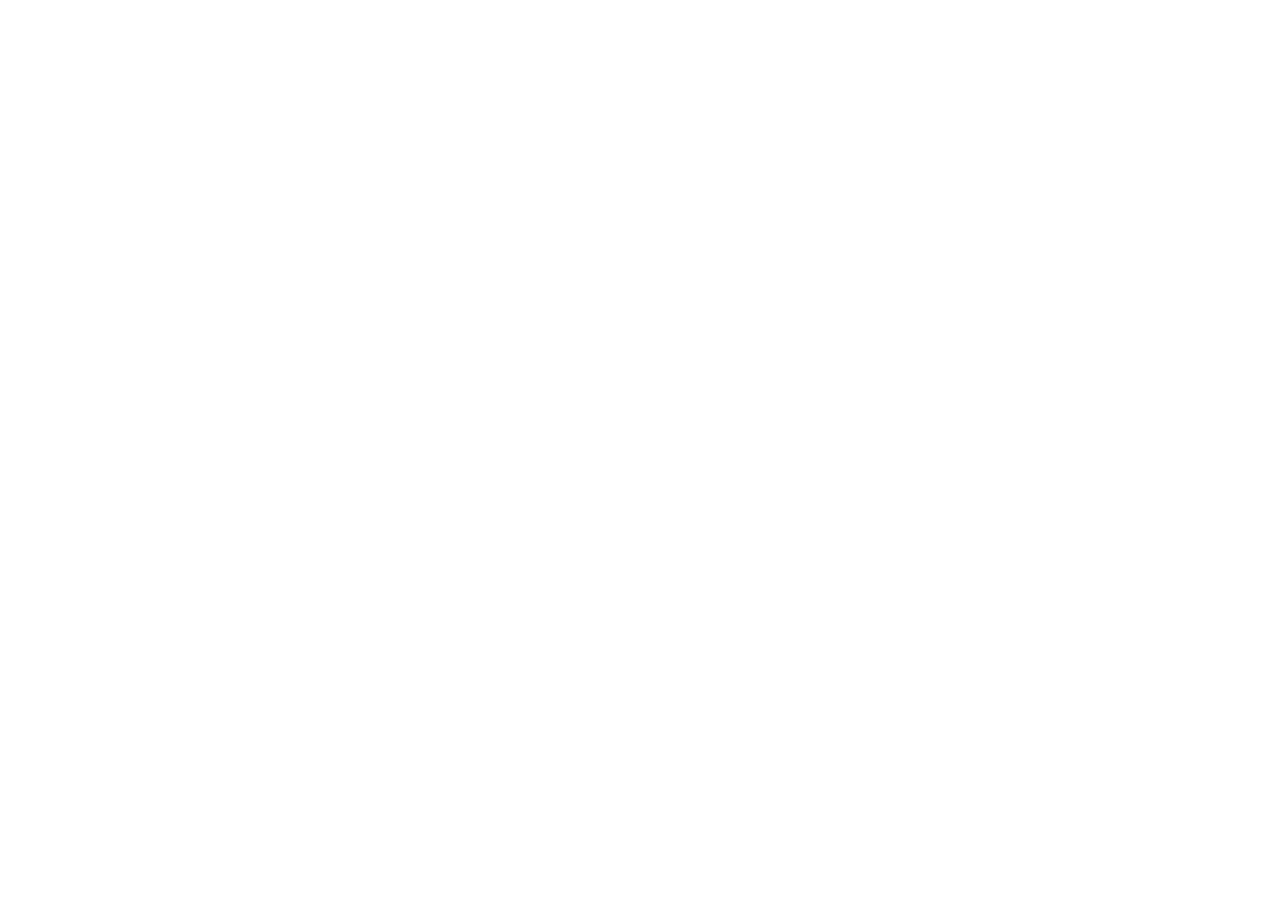
==== index.html @ 2fe67f8d "22/03/26: Creación de archivos principales" ====
<!DOCTYPE html>
<html lang="es">
<head>
    <meta charset="UTF-8">
    <meta name="viewport" content="width=device-width, initial-scale=1.0">
    <link rel="stylesheet" href="css/styles.css">
    <script src="js/main.js"></script>
    <title>Document</title>
</head>
<body>
    
</body>
</html>
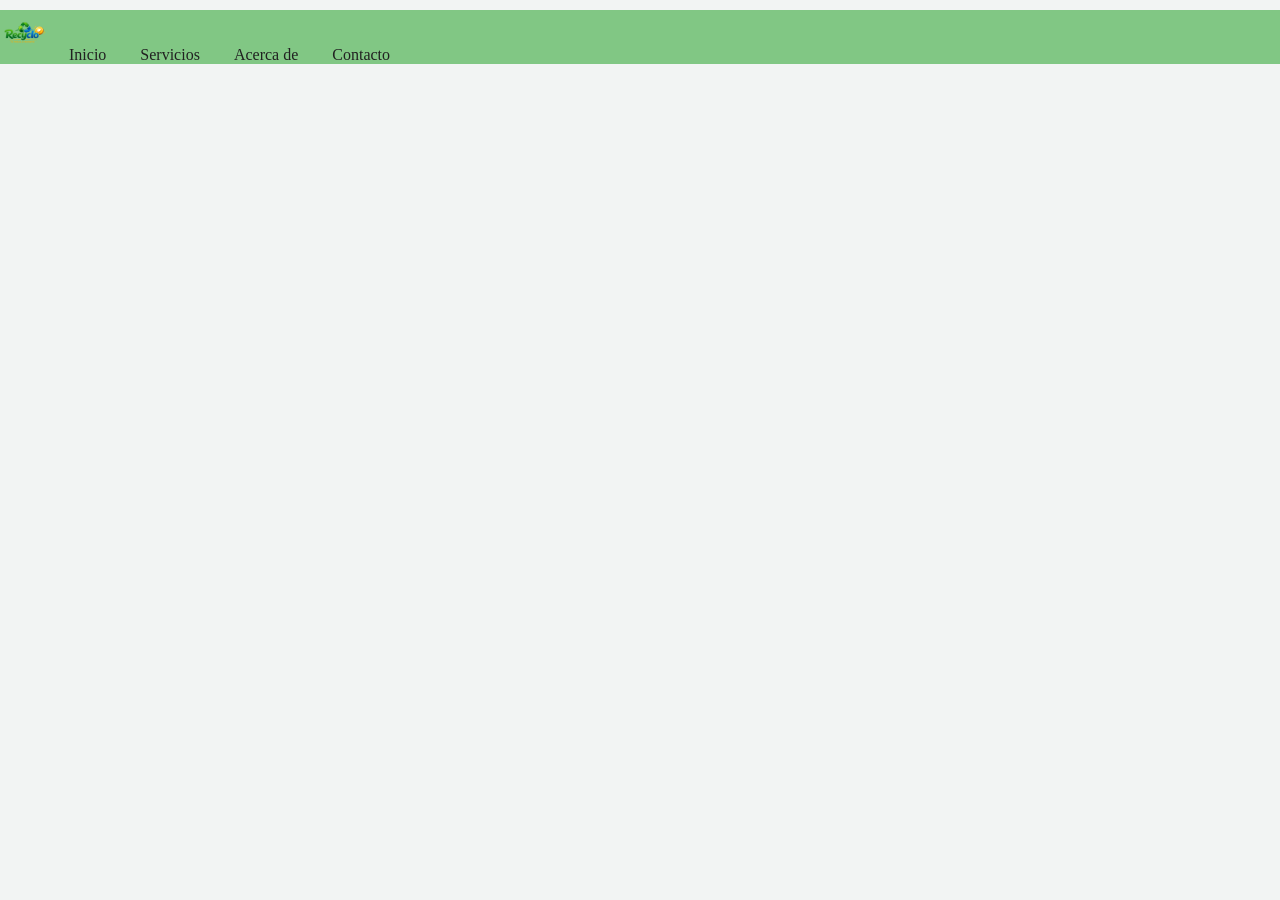
==== commit 42032f09: "29/01/26: Se ha subido el normalize.css. Se han creado tanto el logo como una imagen para el hero se" ====
--- a/index.html
+++ b/index.html
@@ -1,13 +1,34 @@
 <!DOCTYPE html>
 <html lang="es">
+
 <head>
     <meta charset="UTF-8">
     <meta name="viewport" content="width=device-width, initial-scale=1.0">
     <link rel="stylesheet" href="css/styles.css">
+    <link rel="stylesheet" href="css/normalize.css">
+    <link rel="shortcut icon" href="resource/logo.png" type="image/x-icon">
     <script src="js/main.js"></script>
     <title>Document</title>
 </head>
+
 <body>
     
+    <div class="navigation">
+        <nav>
+            <img class="logo" src="resource/logo.png" alt="Logo">
+            <a href="#">Inicio</a>
+            <a href="#">Servicios</a>
+            <a href="#">Acerca de</a>
+            <a href="#">Contacto</a>
+        </nav>
+    </div>
+    <section class="hero">
+        <!-- <img src="resource/hero.png" alt="Hero Image"> -->
+        <p>
+            Lorem ipsum dolor sit amet consectetur adipisicing elit. Iste saepe facere natus voluptate! Autem impedit nisi, debitis adipisci repudiandae eveniet quo, perspiciatis vel dolorem obcaecati soluta delectus sed ducimus velit?
+        </p>
+    </section>
+
 </body>
+
 </html>
--- a/css/styles.css
+++ b/css/styles.css
@@ -0,0 +1,28 @@
+body {
+    background-color: #F2F4F3; 
+    text-color: #212121;
+}
+
+.hero {
+    background-color: #81C784;
+}
+
+.hero img{
+    border-radius: 1%;
+    width: 200px;
+}
+.navigation {
+  position: fixed;
+  top: 10px;      /* Distancia desde arriba */
+  z-index: 1000;
+  background-color: #81C784;
+  width: 100%;
+}
+.navigation img{
+    width: 50px;
+}
+.navigation a{
+    color: #212121;
+    text-decoration: none;
+    margin: 0 15px;
+}
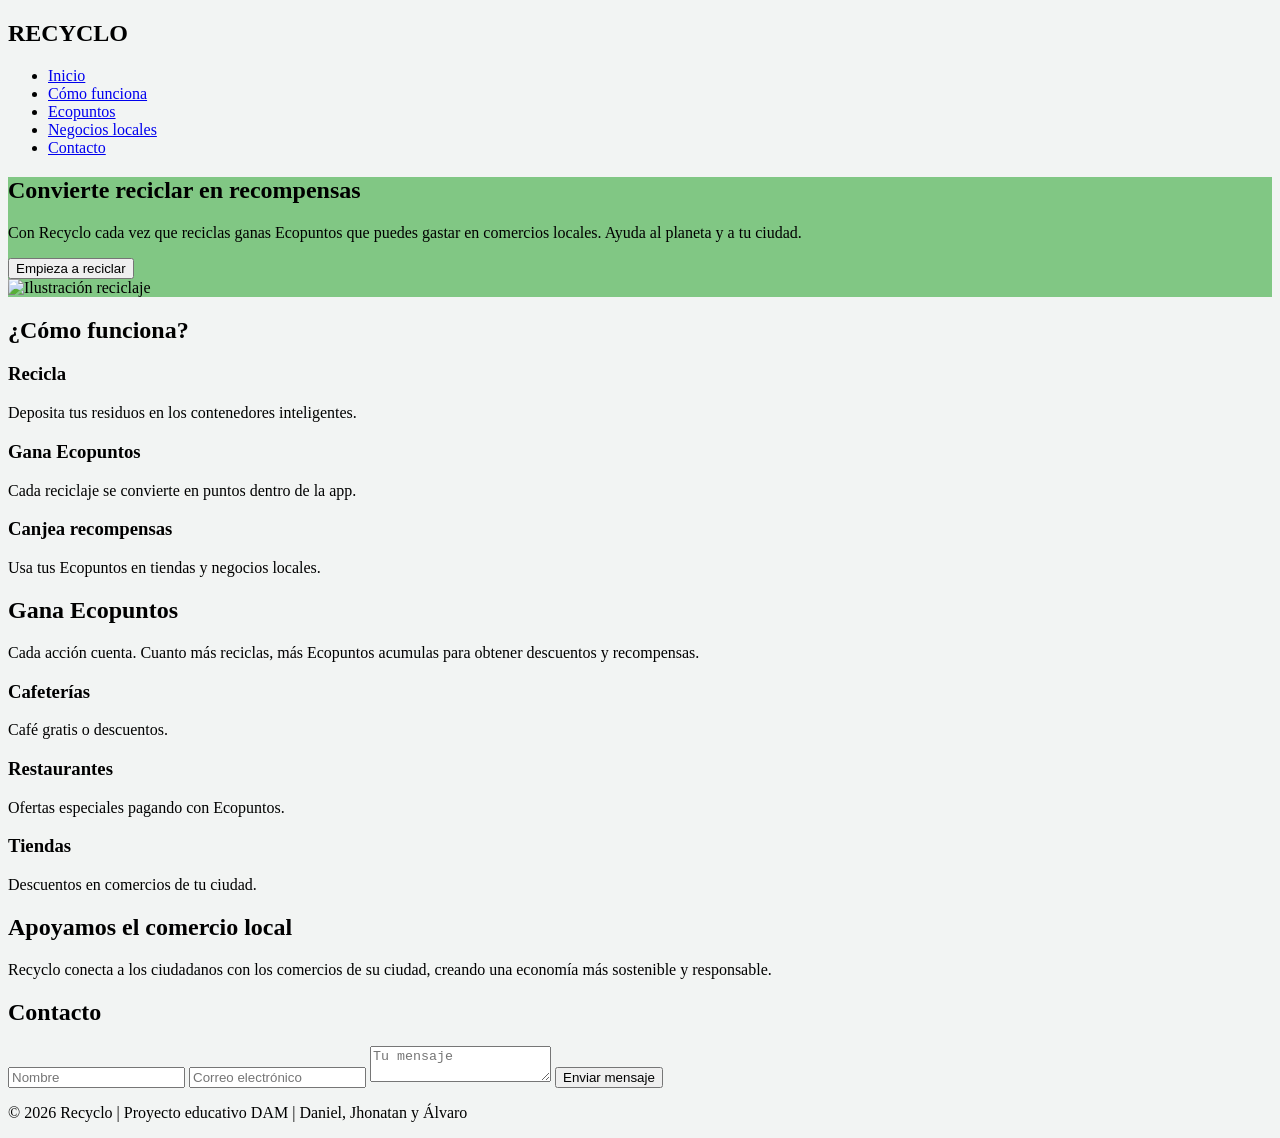
==== commit e40e9aaa: "Version Merge" ====
--- a/index.html
+++ b/index.html
@@ -4,31 +4,169 @@
 <head>
     <meta charset="UTF-8">
     <meta name="viewport" content="width=device-width, initial-scale=1.0">
+    <title>Recyclo | Convierte reciclar en recompensas</title>
+
     <link rel="stylesheet" href="css/styles.css">
-    <link rel="stylesheet" href="css/normalize.css">
-    <link rel="shortcut icon" href="resource/logo.png" type="image/x-icon">
-    <script src="js/main.js"></script>
-    <title>Document</title>
+    <link href="https://fonts.googleapis.com/css2?family=Poppins:wght@300;400;600&family=Montserrat:wght@600;700&display=swap" rel="stylesheet">
 </head>
 
 <body>
-    
-    <div class="navigation">
-        <nav>
-            <img class="logo" src="resource/logo.png" alt="Logo">
-            <a href="#">Inicio</a>
-            <a href="#">Servicios</a>
-            <a href="#">Acerca de</a>
-            <a href="#">Contacto</a>
-        </nav>
+
+
+<header>
+
+    <nav class="navbar">
+
+        <div class="logo">
+            <h1>RECYCLO</h1>
+        </div>
+
+        <ul class="menu">
+            <li><a href="#inicio">Inicio</a></li>
+            <li><a href="#como-funciona">Cómo funciona</a></li>
+            <li><a href="#ecopuntos">Ecopuntos</a></li>
+            <li><a href="#negocios">Negocios locales</a></li>
+            <li><a href="#contacto">Contacto</a></li>
+        </ul>
+
+    </nav>
+
+</header>
+
+
+
+<section id="inicio" class="hero">
+
+    <div class="hero-text">
+
+        <h2>Convierte reciclar en recompensas</h2>
+
+        <p>
+            Con Recyclo cada vez que reciclas ganas Ecopuntos que puedes
+            gastar en comercios locales. Ayuda al planeta y a tu ciudad.
+        </p>
+
+        <button class="btn-principal">
+            Empieza a reciclar
+        </button>
+
     </div>
-    <section class="hero">
-        <!-- <img src="resource/hero.png" alt="Hero Image"> -->
-        <p>
-            Lorem ipsum dolor sit amet consectetur adipisicing elit. Iste saepe facere natus voluptate! Autem impedit nisi, debitis adipisci repudiandae eveniet quo, perspiciatis vel dolorem obcaecati soluta delectus sed ducimus velit?
-        </p>
-    </section>
+
+    <div class="hero-img">
+
+        <img src="img/hero-recyclo.png" alt="Ilustración reciclaje">
+
+    </div>
+
+</section>
+
+
+
+<section id="como-funciona" class="como-funciona">
+
+    <h2>¿Cómo funciona?</h2>
+
+    <div class="pasos">
+
+        <div class="paso">
+            <h3>Recicla</h3>
+            <p>Deposita tus residuos en los contenedores inteligentes.</p>
+        </div>
+
+        <div class="paso">
+            <h3>Gana Ecopuntos</h3>
+            <p>Cada reciclaje se convierte en puntos dentro de la app.</p>
+        </div>
+
+        <div class="paso">
+            <h3>Canjea recompensas</h3>
+            <p>Usa tus Ecopuntos en tiendas y negocios locales.</p>
+        </div>
+
+    </div>
+
+</section>
+
+
+
+
+<section id="ecopuntos" class="ecopuntos">
+
+    <h2>Gana Ecopuntos</h2>
+
+    <p>
+        Cada acción cuenta. Cuanto más reciclas, más Ecopuntos acumulas
+        para obtener descuentos y recompensas.
+    </p>
+
+    <div class="recompensas">
+
+        <div class="recompensa">
+            <h3>Cafeterías</h3>
+            <p>Café gratis o descuentos.</p>
+        </div>
+
+        <div class="recompensa">
+            <h3>Restaurantes</h3>
+            <p>Ofertas especiales pagando con Ecopuntos.</p>
+        </div>
+
+        <div class="recompensa">
+            <h3>Tiendas</h3>
+            <p>Descuentos en comercios de tu ciudad.</p>
+        </div>
+
+    </div>
+
+</section>
+
+
+
+
+<section id="negocios" class="negocios">
+
+    <h2>Apoyamos el comercio local</h2>
+
+    <p>
+        Recyclo conecta a los ciudadanos con los comercios de su ciudad,
+        creando una economía más sostenible y responsable.
+    </p>
+
+</section>
+
+
+
+
+<section id="contacto" class="contacto">
+
+    <h2>Contacto</h2>
+
+    <form>
+
+        <input type="text" placeholder="Nombre" required>
+
+        <input type="email" placeholder="Correo electrónico" required>
+
+        <textarea placeholder="Tu mensaje"></textarea>
+
+        <button type="submit">
+            Enviar mensaje
+        </button>
+
+    </form>
+
+</section>
+
+
+
+
+<footer>
+
+    <p>
+        © 2026 Recyclo | Proyecto educativo DAM | Daniel, Jhonatan y Álvaro
+    </p>
+
+</footer>
 
 </body>
-
 </html>
--- a/css/styles.css
+++ b/css/styles.css
@@ -25,4 +25,65 @@
     color: #212121;
     text-decoration: none;
     margin: 0 15px;
-}+}
+
+
+/* Hecho por Jhonatan solo para probar el diagrama visual */
+.diagrama-ciclo {
+    text-align: center;
+    margin: 60px 0;
+}
+
+.linea-del-tiempo {
+    display: flex;
+    justify-content: space-between;
+    align-items: center;
+    position: relative;
+    margin-top: 40px;
+}
+
+/* Línea central */
+.linea-del-tiempo::before {
+    content: "";
+    position: absolute;
+    top: 50%;
+    left: 0;
+    width: 100%;
+    height: 4px;
+    background-color: #0288D1;
+    z-index: -1;
+}
+
+.fase {
+    background-color: #2E7D32;
+    color: white;
+    padding: 15px;
+    border-radius: 10px;
+    width: 150px;
+    cursor: pointer;
+    transition: 0.3s ease;
+}
+
+.fase span {
+    display: block;
+    font-weight: bold;
+    font-size: 20px;
+    margin-bottom: 5px;
+}
+
+.fase:hover {
+    background-color: #81C784;
+    transform: scale(1.05);
+}
+
+/* Popup */
+.popup {
+    position: absolute;
+    background-color: #FBC02D;
+    padding: 10px;
+    border-radius: 6px;
+    display: none;
+    max-width: 250px;
+    font-size: 14px;
+    z-index: 10;
+}
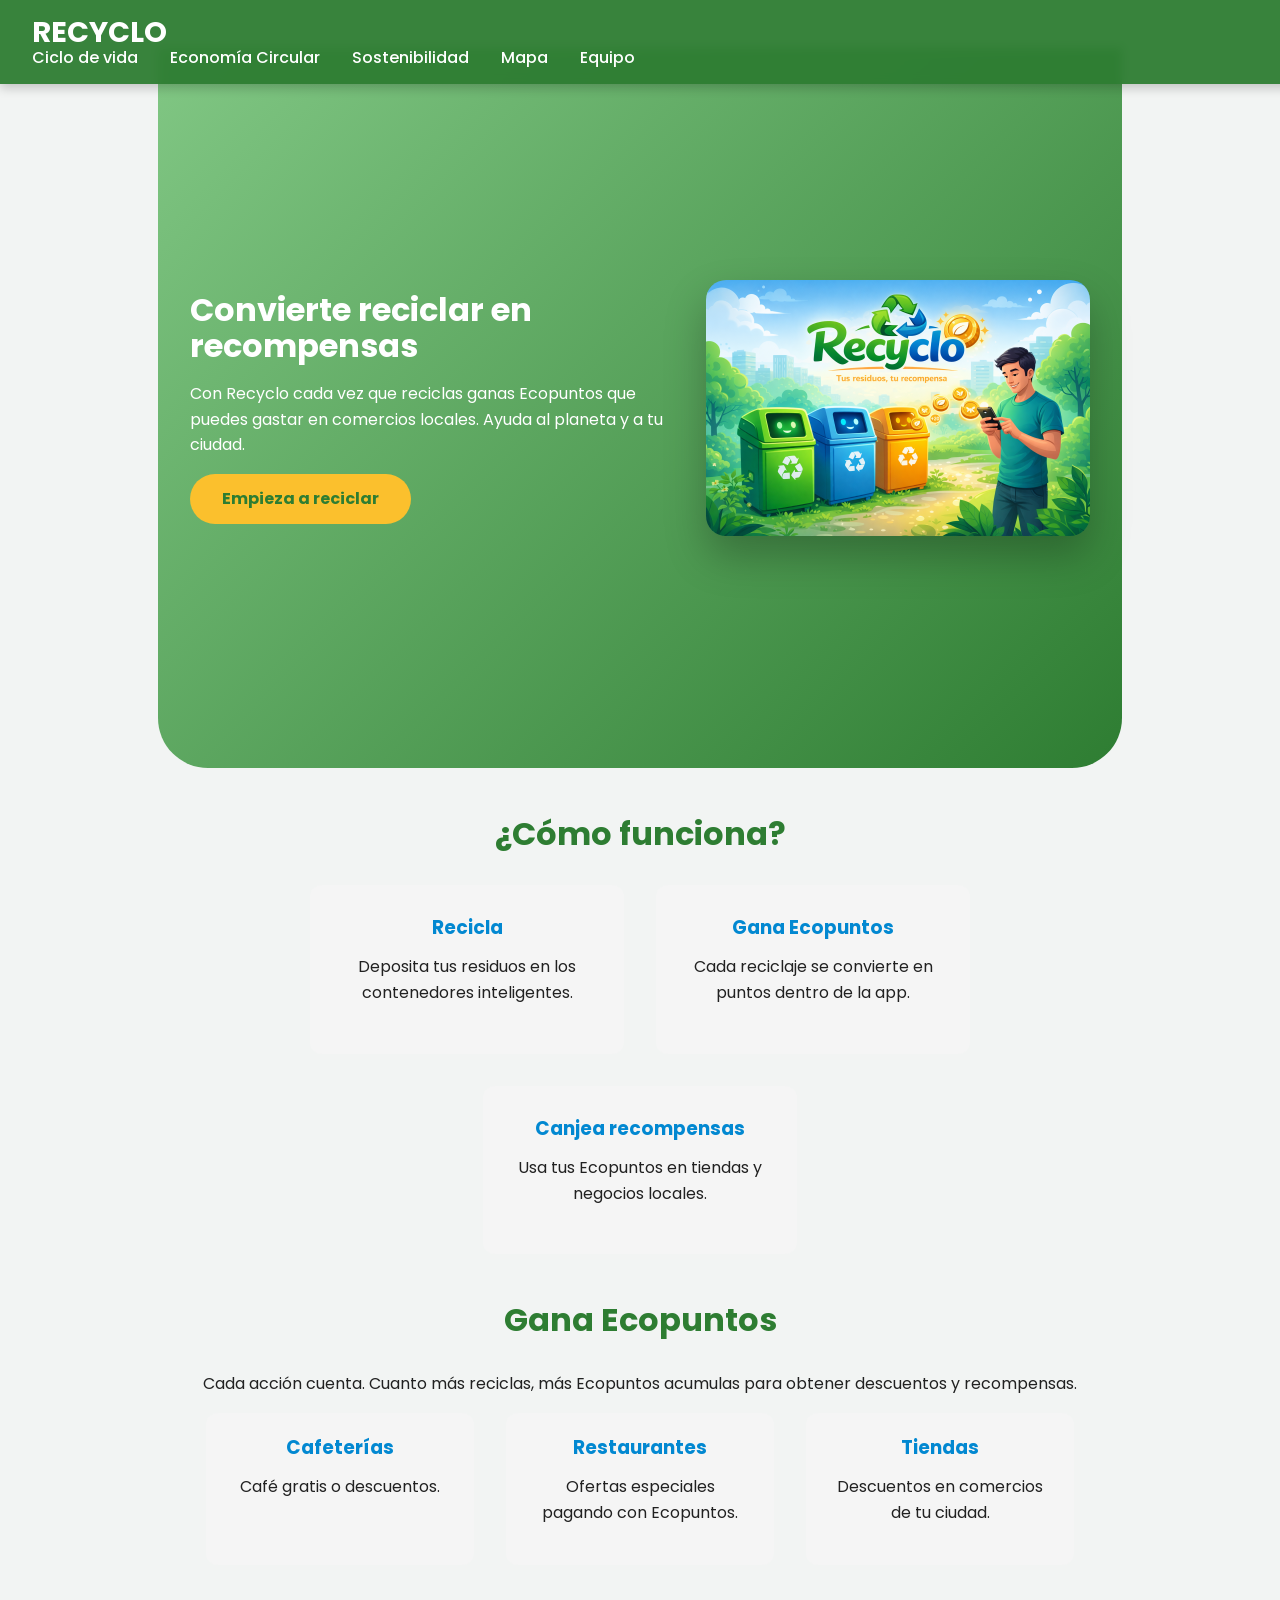
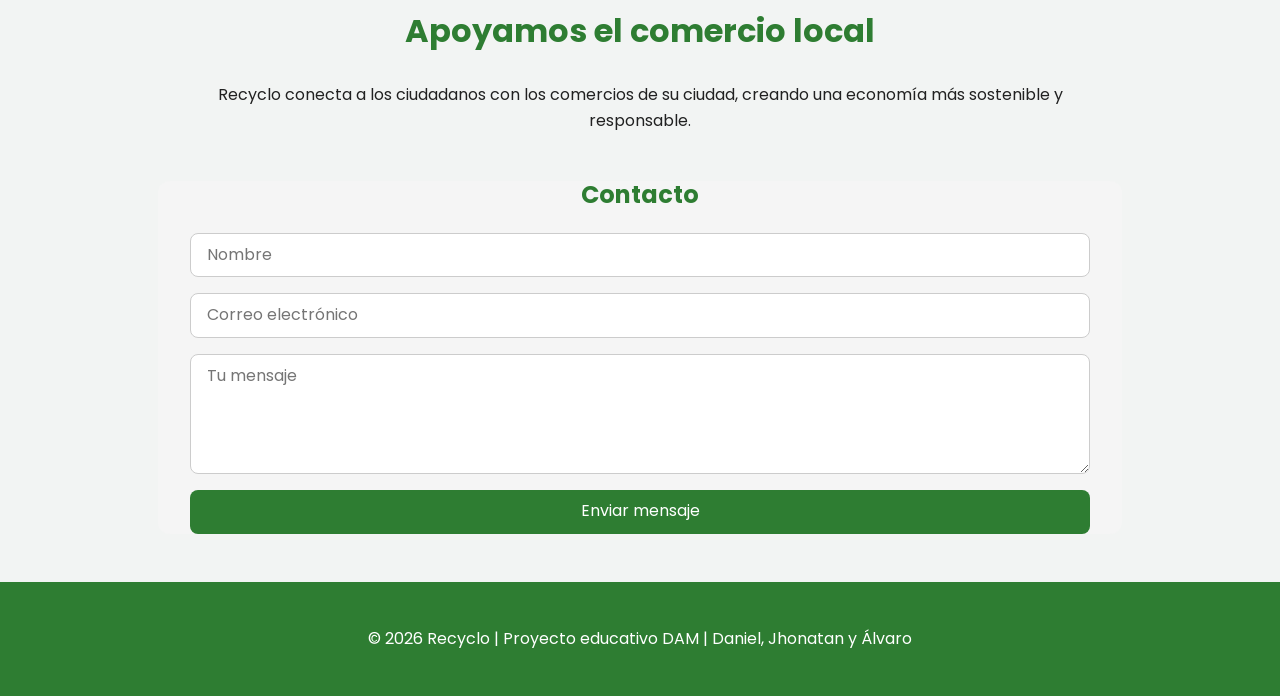
==== commit 3704385b: "Versión final. Github Pages." ====
--- a/index.html
+++ b/index.html
@@ -6,167 +6,111 @@
     <meta name="viewport" content="width=device-width, initial-scale=1.0">
     <title>Recyclo | Convierte reciclar en recompensas</title>
 
-    <link rel="stylesheet" href="css/styles.css">
-    <link href="https://fonts.googleapis.com/css2?family=Poppins:wght@300;400;600&family=Montserrat:wght@600;700&display=swap" rel="stylesheet">
+    <link rel="stylesheet" href="/css/normalize.css">
+    <link rel="stylesheet" href="/css/styles.css">
+    <link
+        href="https://fonts.googleapis.com/css2?family=Poppins:wght@300;400;600&family=Montserrat:wght@600;700&display=swap"
+        rel="stylesheet">
+    <script src="/js/main.js" defer></script>
 </head>
 
 <body>
 
+    <header class="navigation">
+        <nav>
+            <a href="index.html" class="logo">RECYCLO</a>
+            <ul class="nav-links">
+                <li><a href="/pages/ciclo-vida.html" class="active">Ciclo de vida</a></li>
+                <li><a href="/pages/economia-circular.html">Economía Circular</a></li>
+                <li><a href="/pages/sostenibilidad.html">Sostenibilidad</a></li>
+                <li><a href="/pages/mapa.html">Mapa</a></li>
+                <li><a href="/pages/equipo.html">Equipo</a></li>
+            </ul>
+        </nav>
+    </header>
 
-<header>
+    <main>
+        <section id="inicio" class="hero">
+            <div class="hero-text">
+                <h1>Convierte reciclar en recompensas</h1>
+                <p>
+                    Con Recyclo cada vez que reciclas ganas Ecopuntos que puedes
+                    gastar en comercios locales. Ayuda al planeta y a tu ciudad.
+                </p>
+                <button class="btn-principal">Empieza a reciclar</button>
+            </div>
 
-    <nav class="navbar">
+            <div class="hero-img">
+                <img src="/resource/hero.png" alt="Ilustración reciclaje">
+            </div>
+        </section>
 
-        <div class="logo">
-            <h1>RECYCLO</h1>
-        </div>
+        <section id="como-funciona" class="como-funciona">
+            <h2>¿Cómo funciona?</h2>
+            <div class="pasos">
+                <div class="paso">
+                    <h3>Recicla</h3>
+                    <p>Deposita tus residuos en los contenedores inteligentes.</p>
+                </div>
+                <div class="paso">
+                    <h3>Gana Ecopuntos</h3>
+                    <p>Cada reciclaje se convierte en puntos dentro de la app.</p>
+                </div>
+                <div class="paso">
+                    <h3>Canjea recompensas</h3>
+                    <p>Usa tus Ecopuntos en tiendas y negocios locales.</p>
+                </div>
+            </div>
+        </section>
 
-        <ul class="menu">
-            <li><a href="#inicio">Inicio</a></li>
-            <li><a href="#como-funciona">Cómo funciona</a></li>
-            <li><a href="#ecopuntos">Ecopuntos</a></li>
-            <li><a href="#negocios">Negocios locales</a></li>
-            <li><a href="#contacto">Contacto</a></li>
-        </ul>
+        <section id="ecopuntos" class="ecopuntos">
+            <h2>Gana Ecopuntos</h2>
+            <p>
+                Cada acción cuenta. Cuanto más reciclas, más Ecopuntos acumulas
+                para obtener descuentos y recompensas.
+            </p>
+            <div class="recompensas">
+                <div class="recompensa">
+                    <h3>Cafeterías</h3>
+                    <p>Café gratis o descuentos.</p>
+                </div>
+                <div class="recompensa">
+                    <h3>Restaurantes</h3>
+                    <p>Ofertas especiales pagando con Ecopuntos.</p>
+                </div>
+                <div class="recompensa">
+                    <h3>Tiendas</h3>
+                    <p>Descuentos en comercios de tu ciudad.</p>
+                </div>
+            </div>
+        </section>
 
-    </nav>
+        <section id="negocios" class="negocios">
+            <h2>Apoyamos el comercio local</h2>
+            <p>
+                Recyclo conecta a los ciudadanos con los comercios de su ciudad,
+                creando una economía más sostenible y responsable.
+            </p>
+        </section>
 
-</header>
+
+        <section id="contacto" class="contacto">
+            <h2>Contacto</h2>
+            <form action="#" method="post">
+                <input type="text" placeholder="Nombre" required>
+                <input type="email" placeholder="Correo electrónico" required>
+                <textarea placeholder="Tu mensaje"></textarea>
+                <button type="submit">Enviar mensaje</button>
+            </form>
+        </section>
+    </main>
 
 
 
-<section id="inicio" class="hero">
-
-    <div class="hero-text">
-
-        <h2>Convierte reciclar en recompensas</h2>
-
-        <p>
-            Con Recyclo cada vez que reciclas ganas Ecopuntos que puedes
-            gastar en comercios locales. Ayuda al planeta y a tu ciudad.
-        </p>
-
-        <button class="btn-principal">
-            Empieza a reciclar
-        </button>
-
-    </div>
-
-    <div class="hero-img">
-
-        <img src="img/hero-recyclo.png" alt="Ilustración reciclaje">
-
-    </div>
-
-</section>
-
-
-
-<section id="como-funciona" class="como-funciona">
-
-    <h2>¿Cómo funciona?</h2>
-
-    <div class="pasos">
-
-        <div class="paso">
-            <h3>Recicla</h3>
-            <p>Deposita tus residuos en los contenedores inteligentes.</p>
-        </div>
-
-        <div class="paso">
-            <h3>Gana Ecopuntos</h3>
-            <p>Cada reciclaje se convierte en puntos dentro de la app.</p>
-        </div>
-
-        <div class="paso">
-            <h3>Canjea recompensas</h3>
-            <p>Usa tus Ecopuntos en tiendas y negocios locales.</p>
-        </div>
-
-    </div>
-
-</section>
-
-
-
-
-<section id="ecopuntos" class="ecopuntos">
-
-    <h2>Gana Ecopuntos</h2>
-
-    <p>
-        Cada acción cuenta. Cuanto más reciclas, más Ecopuntos acumulas
-        para obtener descuentos y recompensas.
-    </p>
-
-    <div class="recompensas">
-
-        <div class="recompensa">
-            <h3>Cafeterías</h3>
-            <p>Café gratis o descuentos.</p>
-        </div>
-
-        <div class="recompensa">
-            <h3>Restaurantes</h3>
-            <p>Ofertas especiales pagando con Ecopuntos.</p>
-        </div>
-
-        <div class="recompensa">
-            <h3>Tiendas</h3>
-            <p>Descuentos en comercios de tu ciudad.</p>
-        </div>
-
-    </div>
-
-</section>
-
-
-
-
-<section id="negocios" class="negocios">
-
-    <h2>Apoyamos el comercio local</h2>
-
-    <p>
-        Recyclo conecta a los ciudadanos con los comercios de su ciudad,
-        creando una economía más sostenible y responsable.
-    </p>
-
-</section>
-
-
-
-
-<section id="contacto" class="contacto">
-
-    <h2>Contacto</h2>
-
-    <form>
-
-        <input type="text" placeholder="Nombre" required>
-
-        <input type="email" placeholder="Correo electrónico" required>
-
-        <textarea placeholder="Tu mensaje"></textarea>
-
-        <button type="submit">
-            Enviar mensaje
-        </button>
-
-    </form>
-
-</section>
-
-
-
-
-<footer>
-
-    <p>
-        © 2026 Recyclo | Proyecto educativo DAM | Daniel, Jhonatan y Álvaro
-    </p>
-
-</footer>
+    <footer>
+        <p>© 2026 Recyclo | Proyecto educativo DAM | Daniel, Jhonatan y Álvaro</p>
+    </footer>
 
 </body>
+
 </html>
--- a/css/styles.css
+++ b/css/styles.css
@@ -1,89 +1,429 @@
-body {
-    background-color: #F2F4F3; 
-    text-color: #212121;
-}
-
-.hero {
-    background-color: #81C784;
-}
-
-.hero img{
-    border-radius: 1%;
-    width: 200px;
-}
-.navigation {
-  position: fixed;
-  top: 10px;      /* Distancia desde arriba */
-  z-index: 1000;
-  background-color: #81C784;
-  width: 100%;
-}
-.navigation img{
-    width: 50px;
-}
-.navigation a{
-    color: #212121;
+body{
+    background:#F2F4F3;
+    color:#212121;
+    font-family:'Poppins',sans-serif;
+    margin:0;
+    padding:0;
+}
+
+h1,h2,h3,h4,h5,h6{margin:0;}
+
+ul{
+    list-style:none;
+    padding:0;
+    margin:0;
+}
+
+a{
+    text-decoration:none;
+    color:inherit;
+}
+
+
+/* NAV */
+
+.navigation{
+    position:fixed;
+    top:0;
+    left:0;
+    width:100%;
+    z-index:1000;
+    background:rgba(46,125,50,.95);
+    backdrop-filter:blur(5px);
+    display:flex;
+    align-items:center;
+    justify-content:space-between;
+    padding:1rem 2rem;
+    box-shadow:0 4px 10px rgba(0,0,0,.2);
+}
+
+.navigation .logo{
+    font-weight:700;
+    font-size:1.8rem;
+    color:#fff;
+}
+
+.nav-links{
+    display:flex;
+    gap:2rem;
+}
+
+.nav-links a{
+    color:#fff;
+    font-weight:500;
+    position:relative;
+}
+
+.nav-links a::after{
+    content:"";
+    position:absolute;
+    width:0;
+    height:2px;
+    bottom:-4px;
+    left:0;
+    background:#FBC02D;
+    transition:.3s;
+}
+
+.nav-links a:hover::after{
+    width:100%;
+}
+
+.nav-links a:hover{
+    color:#FBC02D;
+}
+
+
+/* HERO */
+
+.container{
+    padding-top:70px;
+}
+
+.hero{
+    display:flex;
+    flex-wrap:wrap;
+    align-items:center;
+    justify-content:space-between;
+    padding:6rem 2rem;
+    min-height:80vh;
+    background:linear-gradient(135deg,#81C784,#2E7D32);
+    color:#fff;
+    border-radius:0 0 50px 50px;
+    gap:2rem;
+}
+
+.hero-text{
+    flex:1 1 400px;
+    max-width:600px;
+}
+
+.hero-img{
+    flex:1 1 300px;
+    display:flex;
+    justify-content:center;
+}
+
+.hero-img img{
+    max-width:600px;
+    width:100%;
+    border-radius:20px;
+    box-shadow:0 20px 40px rgba(0,0,0,.25);
+}
+
+.btn-principal{
+    background:#FBC02D;
+    color:#2E7D32;
+    font-weight:700;
+    padding:1rem 2rem;
+    border:none;
+    border-radius:50px;
+    cursor:pointer;
+    transition:.3s;
+}
+
+.btn-principal:hover{
+    background:#fff176;
+    transform:scale(1.05);
+}
+
+
+/* SECCIONES */
+
+.como-funciona,
+.ecopuntos,
+.negocios{
+    padding:4rem 2rem;
+    text-align:center;
+}
+
+.como-funciona h2,
+.ecopuntos h2,
+.negocios h2{
+    color:#2E7D32;
+    font-size:2rem;
+    margin-bottom:2rem;
+}
+
+.pasos,
+.recompensas{
+    display:flex;
+    flex-wrap:wrap;
+    gap:2rem;
+    justify-content:center;
+}
+
+.paso,
+.recompensa{
+    background:#F5F5F5;
+    padding:2rem;
+    border-radius:12px;
+    width:250px;
+    transition:.3s;
+}
+
+.recompensa{
+    width:220px;
+    padding:1.5rem;
+}
+
+.paso:hover,
+.recompensa:hover{
+    transform:translateY(-5px);
+    background:#E8F5E9;
+}
+
+.paso h3,
+.recompensa h3{
+    color:#0288D1;
+    margin-bottom:.5rem;
+}
+
+
+/* CONTACTO */
+
+.contacto{
+    background:#F5F5F5;
+    padding:3rem 2rem;
+    border-radius:12px;
+    margin:3rem auto;
+    max-width:800px;
+    text-align:center;
+}
+
+.contacto h2{
+    color:#2E7D32;
+    margin-bottom:1.5rem;
+}
+
+.contacto form{
+    display:flex;
+    flex-direction:column;
+    gap:1rem;
+}
+
+.contacto input,
+.contacto textarea{
+    padding:.75rem 1rem;
+    border:1px solid #ccc;
+    border-radius:8px;
+    font-size:1rem;
+    width:100%;
+    box-sizing:border-box;
+}
+
+.contacto textarea{
+    min-height:120px;
+    resize:vertical;
+}
+
+.contacto button{
+    background:#2E7D32;
+    color:#fff;
+    border:none;
+    padding:.8rem;
+    border-radius:8px;
+    cursor:pointer;
+    transition:.3s;
+}
+
+.contacto button:hover{
+    background:#81C784;
+}
+
+
+/* HERO PÁGINAS INTERNAS */
+
+#hero{
+    padding:8rem 2rem 4rem;
+    text-align:center;
+    background:linear-gradient(135deg,#81C784,#2E7D32);
+    color:#fff;
+}
+
+#hero h1{
+    font-size:2.5rem;
+    margin-bottom:1rem;
+}
+
+#hero p{
+    max-width:700px;
+    margin:auto;
+    line-height:1.6;
+}
+
+
+/* CONTENIDO */
+
+main section:not(#hero):not(.diagrama-ciclo){
+    max-width:900px;
+    margin:3rem auto;
+    padding:0 2rem;
+}
+
+main section h2{
+    color:#2E7D32;
+    margin-bottom:1rem;
+}
+
+main section p{
+    line-height:1.6;
+}
+
+
+/* CICLO DE VIDA */
+
+.diagrama-ciclo{
+    text-align:center;
+    padding:4rem 2rem;
+}
+
+.linea-del-tiempo{
+    display:flex;
+    justify-content:space-between;
+    align-items:center;
+    position:relative;
+    flex-wrap:wrap;
+    gap:1rem;
+    margin-top:40px;
+}
+
+.linea-del-tiempo::before{
+    content:"";
+    position:absolute;
+    top:50%;
+    left:5%;
+    width:90%;
+    height:4px;
+    background:#0288D1;
+    z-index:-1;
+}
+
+.fase{
+    background:#2E7D32;
+    color:#fff;
+    padding:15px;
+    border-radius:10px;
+    width:150px;
+    cursor:pointer;
+    transition:.3s;
+}
+
+.fase span{
+    display:block;
+    font-weight:bold;
+    font-size:20px;
+    margin-bottom:5px;
+}
+
+.fase:hover{
+    background:#81C784;
+    transform:scale(1.05);
+}
+
+.popup{
+    position:absolute;
+    background:#FBC02D;
+    padding:10px;
+    border-radius:6px;
+    display:none;
+    max-width:250px;
+    font-size:14px;
+    z-index:10;
+}
+
+
+/* FOOTER */
+
+footer{
+    text-align:center;
+    padding:2rem 1rem;
+    background:#2E7D32;
+    color:#fff;
+    margin-top:2rem;
+}
+
+
+/* RESPONSIVE */
+
+@media (max-width:768px){
+
+    .hero{
+        flex-direction:column;
+        text-align:center;
+    }
+
+    .hero-img img{
+        margin-top:2rem;
+        max-width:250px;
+    }
+
+    .pasos,
+    .recompensas{
+        flex-direction:column;
+        align-items:center;
+    }
+
+    .nav-links{
+        flex-direction:column;
+        gap:1rem;
+    }
+
+    .linea-del-tiempo{
+        flex-direction:column;
+    }
+
+    .linea-del-tiempo::before{
+        display:none;
+    }
+
+}
+
+/* ==========================
+   PRODUCTO
+========================== */
+
+.producto {
+    padding: 4rem 2rem;
+}
+
+.producto-container {
+    max-width: 1000px;
+    margin: auto;
+    display: flex;
+    gap: 3rem;
+    align-items: center;
+}
+
+.producto-img img {
+    width: 100%;
+    max-width: 400px;
+}
+
+.producto-info h2 {
+    color: #2E7D32;
+    margin-bottom: 1rem;
+}
+
+.producto-info ul {
+    margin: 1rem 0;
+    padding-left: 1.2rem;
+}
+
+.producto-info li {
+    margin-bottom: 0.5rem;
+}
+
+.btn {
+    display: inline-block;
+    margin-top: 1rem;
+    padding: 10px 20px;
+    background: #2E7D32;
+    color: white;
     text-decoration: none;
-    margin: 0 15px;
-}
-
-
-/* Hecho por Jhonatan solo para probar el diagrama visual */
-.diagrama-ciclo {
-    text-align: center;
-    margin: 60px 0;
-}
-
-.linea-del-tiempo {
-    display: flex;
-    justify-content: space-between;
-    align-items: center;
-    position: relative;
-    margin-top: 40px;
-}
-
-/* Línea central */
-.linea-del-tiempo::before {
-    content: "";
-    position: absolute;
-    top: 50%;
-    left: 0;
-    width: 100%;
-    height: 4px;
-    background-color: #0288D1;
-    z-index: -1;
-}
-
-.fase {
-    background-color: #2E7D32;
-    color: white;
-    padding: 15px;
-    border-radius: 10px;
-    width: 150px;
-    cursor: pointer;
-    transition: 0.3s ease;
-}
-
-.fase span {
-    display: block;
-    font-weight: bold;
-    font-size: 20px;
-    margin-bottom: 5px;
-}
-
-.fase:hover {
-    background-color: #81C784;
-    transform: scale(1.05);
-}
-
-/* Popup */
-.popup {
-    position: absolute;
-    background-color: #FBC02D;
-    padding: 10px;
-    border-radius: 6px;
-    display: none;
-    max-width: 250px;
-    font-size: 14px;
-    z-index: 10;
-}
+    border-radius: 5px;
+}
+
+.btn:hover {
+    background: #1B5E20;
+}
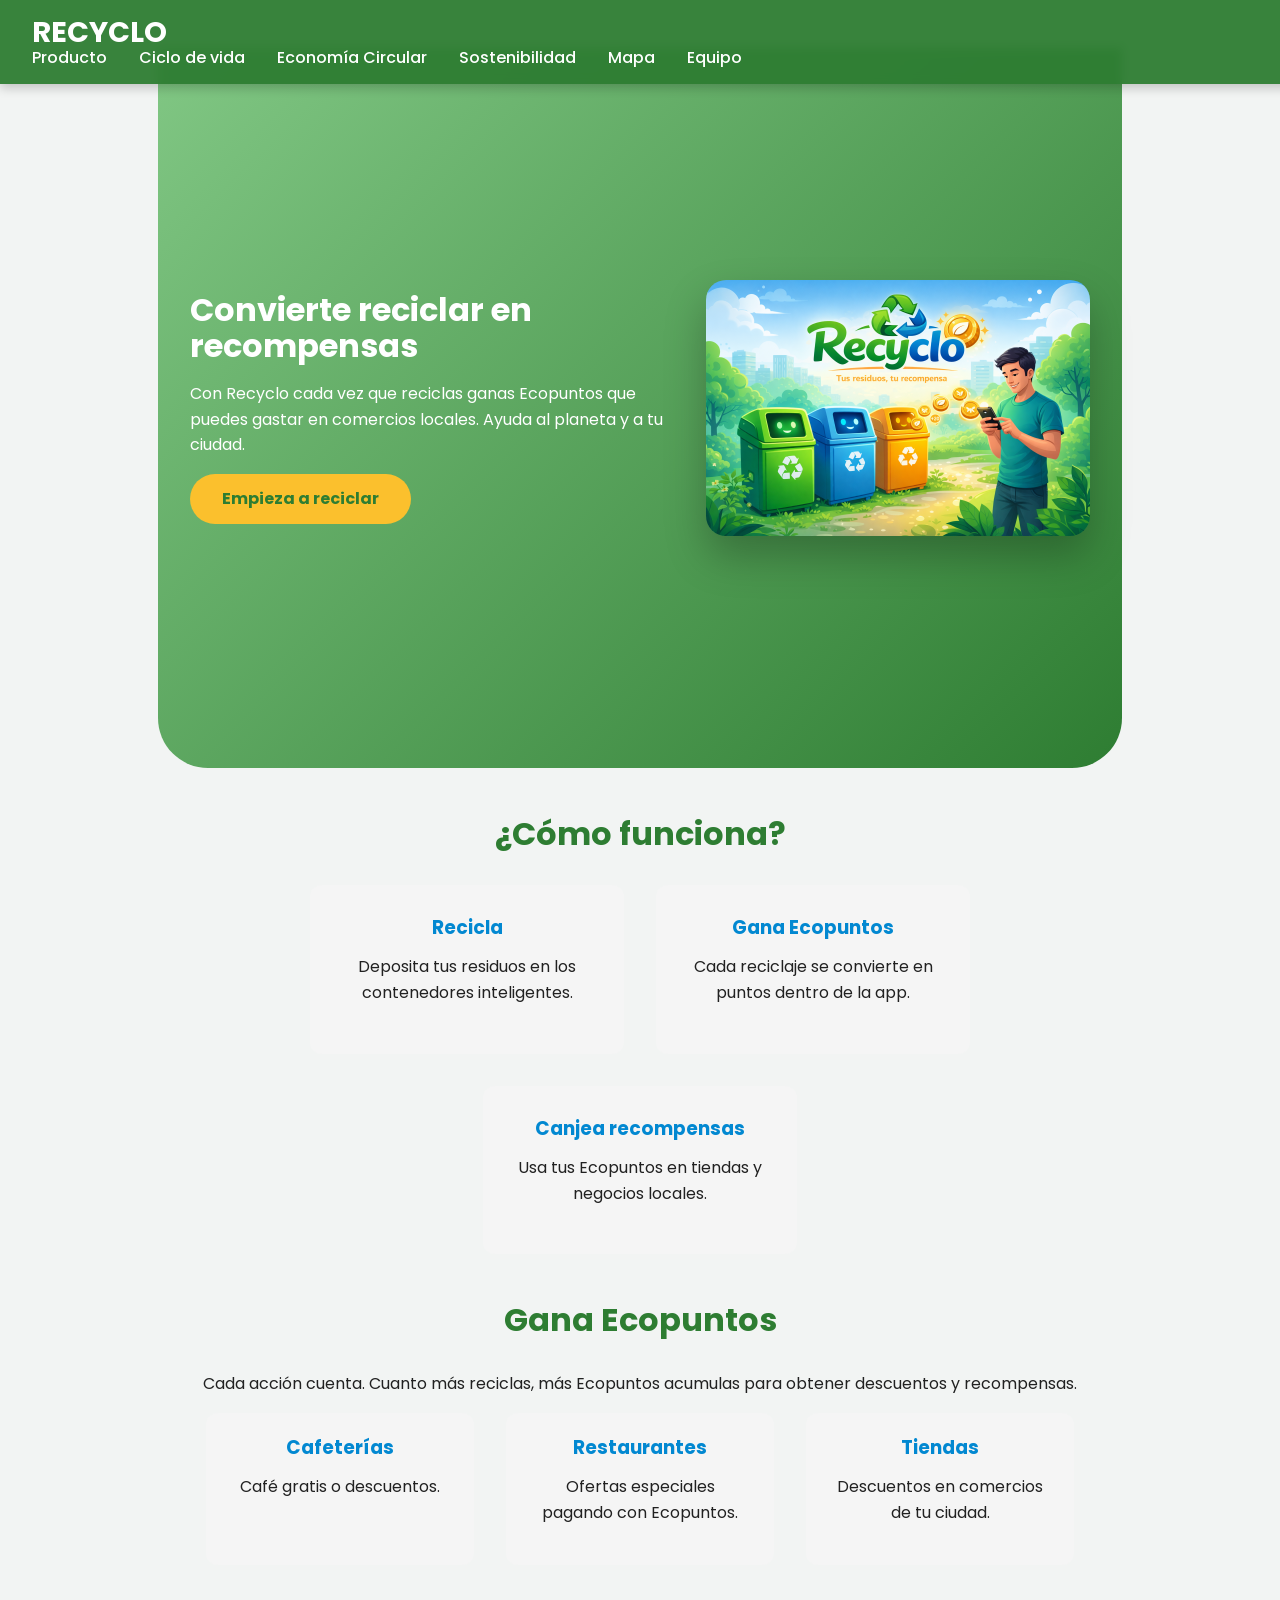
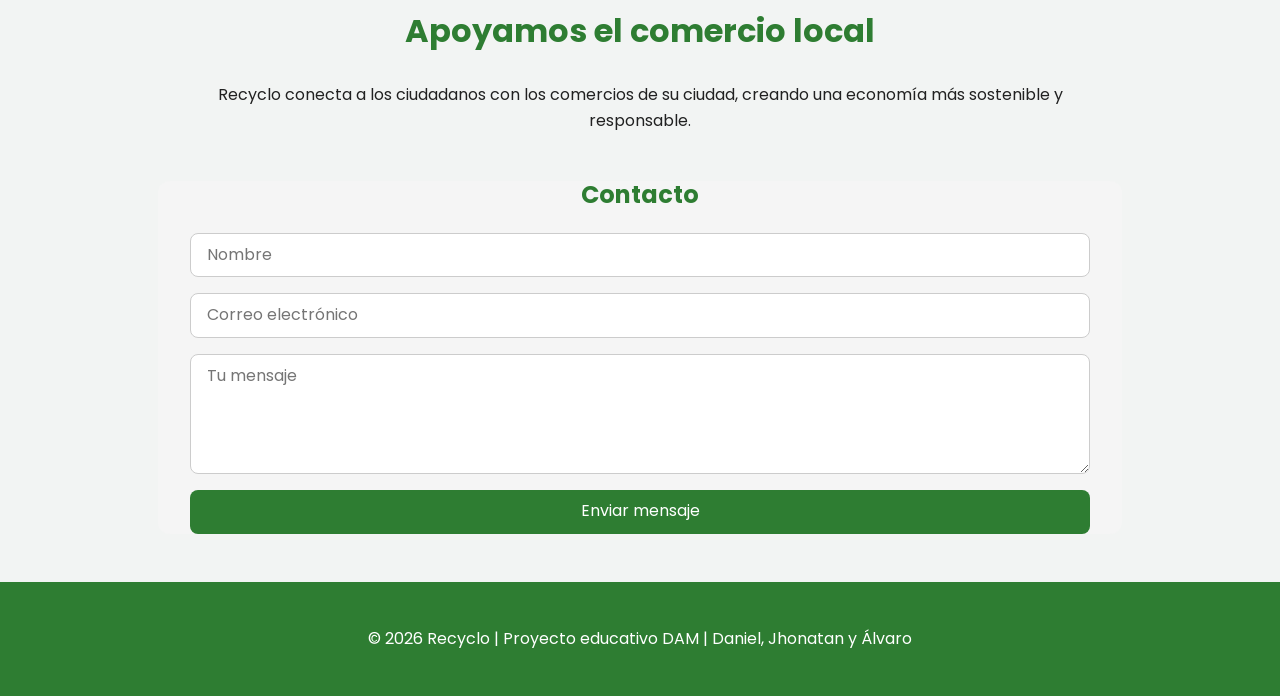
==== commit 78bf1adc: "Corrección link varios archivos" ====
--- a/index.html
+++ b/index.html
@@ -6,8 +6,8 @@
     <meta name="viewport" content="width=device-width, initial-scale=1.0">
     <title>Recyclo | Convierte reciclar en recompensas</title>
 
-    <link rel="stylesheet" href="/css/normalize.css">
-    <link rel="stylesheet" href="/css/styles.css">
+    <link rel="stylesheet" href="css/normalize.css">
+    <link rel="stylesheet" href="css/styles.css">
     <link
         href="https://fonts.googleapis.com/css2?family=Poppins:wght@300;400;600&family=Montserrat:wght@600;700&display=swap"
         rel="stylesheet">
@@ -18,13 +18,14 @@
 
     <header class="navigation">
         <nav>
-            <a href="index.html" class="logo">RECYCLO</a>
+            <a href="../index.html" class="logo">RECYCLO</a>
             <ul class="nav-links">
-                <li><a href="/pages/ciclo-vida.html" class="active">Ciclo de vida</a></li>
-                <li><a href="/pages/economia-circular.html">Economía Circular</a></li>
-                <li><a href="/pages/sostenibilidad.html">Sostenibilidad</a></li>
-                <li><a href="/pages/mapa.html">Mapa</a></li>
-                <li><a href="/pages/equipo.html">Equipo</a></li>
+                <li><a href="pages/producto.html">Producto</a></li>
+                <li><a href="pages/ciclo-vida.html" class="active">Ciclo de vida</a></li>
+                <li><a href="pages/economia-circular.html">Economía Circular</a></li>
+                <li><a href="pages/sostenibilidad.html">Sostenibilidad</a></li>
+                <li><a href="pages/mapa.html">Mapa</a></li>
+                <li><a href="pages/equipo.html">Equipo</a></li>
             </ul>
         </nav>
     </header>
@@ -41,7 +42,7 @@
             </div>
 
             <div class="hero-img">
-                <img src="/resource/hero.png" alt="Ilustración reciclaje">
+                <img src="resource/hero.png" alt="Ilustración reciclaje">
             </div>
         </section>
 
